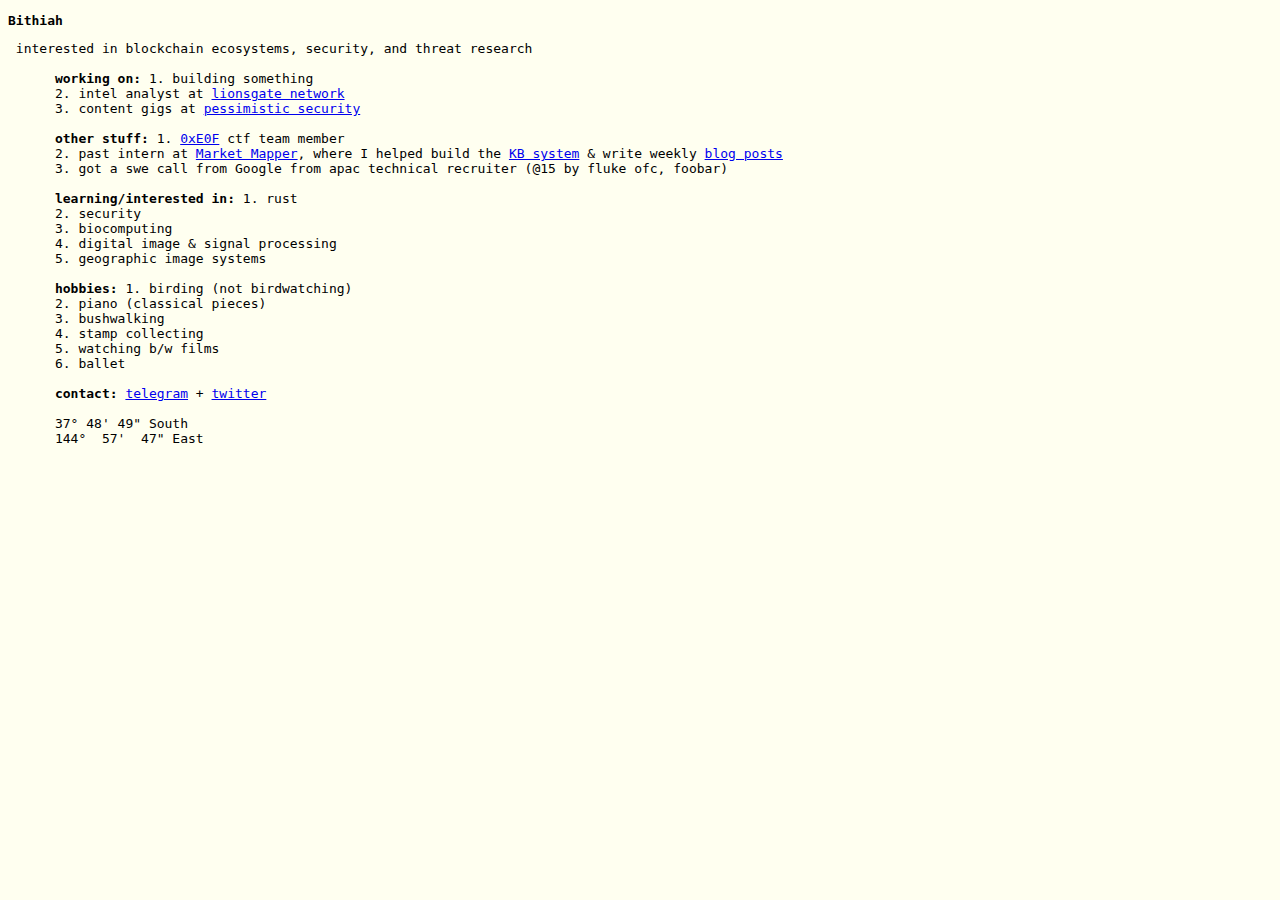
==== index.html @ 2cfda94e "Update index.html" ====
<!DOCTYPE html>
<HTML>
<HEAD>
<TITLE>Humphrey</TITLE>
</HEAD>
<BODY BGCOLOR=#fffff0>

<pre><b>Bithiah</b></pre>
<pre> interested in blockchain ecosystems, security, and threat research
      
      <b>working on:</b> 1. building something
      2. intel analyst at <a href="https://www.linkedin.com/company/lionsgate-network/">lionsgate network</a>
      3. content gigs at <a href="https://pessimistic.io/">pessimistic security</a>

      <b>other stuff:</b> 1. <a href="https://ctftime.org/team/271774">0xE0F</a> ctf team member
      2. past intern at <a href="https://marketmapper.io/">Market Mapper</a>, where I helped build the <a href="https://marketmapper.io/documentation">KB system</a> & write weekly <a href="https://marketmapper.io/blog">blog posts</a>
      3. got a swe call from Google from apac technical recruiter (@15 by fluke ofc, foobar)

      <b>learning/interested in:</b> 1. rust
      2. security 
      3. biocomputing 
      4. digital image & signal processing 
      5. geographic image systems
      
      <b>hobbies:</b> 1. birding (not birdwatching) 
      2. piano (classical pieces) 
      3. bushwalking
      4. stamp collecting 
      5. watching b/w films 
      6. ballet
      
      <b>contact:</b> <a href="https://t.me/bkdoubleohseven">telegram</a> + <a href="https://twitter.com/bkdoubleohseven">twitter</a>

      37&#176; 48' 49" South  
      144&#176;  57'  47" East
</pre> 

<!--
   <A HREF = "http://research.microsoft.com/users/lamport/handout.pdf">
   notes</A>
-->

</BODY>
</HTML>
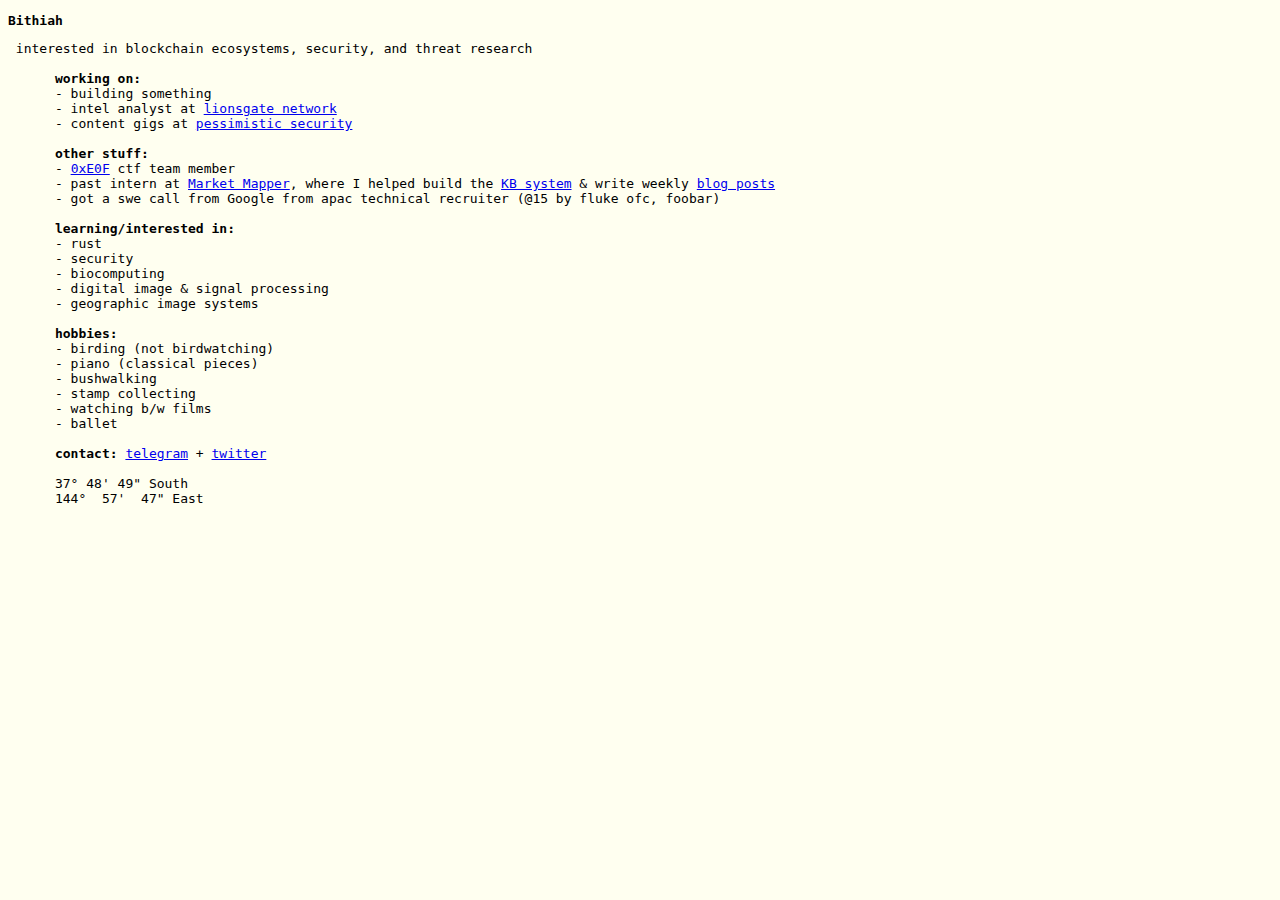
==== commit 3caaa158: "Update index.html" ====
--- a/index.html
+++ b/index.html
@@ -8,26 +8,30 @@
 <pre><b>Bithiah</b></pre>
 <pre> interested in blockchain ecosystems, security, and threat research
       
-      <b>working on:</b> 1. building something
-      2. intel analyst at <a href="https://www.linkedin.com/company/lionsgate-network/">lionsgate network</a>
-      3. content gigs at <a href="https://pessimistic.io/">pessimistic security</a>
+      <b>working on:</b> 
+      - building something
+      - intel analyst at <a href="https://www.linkedin.com/company/lionsgate-network/">lionsgate network</a>
+      - content gigs at <a href="https://pessimistic.io/">pessimistic security</a>
 
-      <b>other stuff:</b> 1. <a href="https://ctftime.org/team/271774">0xE0F</a> ctf team member
-      2. past intern at <a href="https://marketmapper.io/">Market Mapper</a>, where I helped build the <a href="https://marketmapper.io/documentation">KB system</a> & write weekly <a href="https://marketmapper.io/blog">blog posts</a>
-      3. got a swe call from Google from apac technical recruiter (@15 by fluke ofc, foobar)
+      <b>other stuff:</b> 
+      - <a href="https://ctftime.org/team/271774">0xE0F</a> ctf team member
+      - past intern at <a href="https://marketmapper.io/">Market Mapper</a>, where I helped build the <a href="https://marketmapper.io/documentation">KB system</a> & write weekly <a href="https://marketmapper.io/blog">blog posts</a>
+      - got a swe call from Google from apac technical recruiter (@15 by fluke ofc, foobar)
 
-      <b>learning/interested in:</b> 1. rust
-      2. security 
-      3. biocomputing 
-      4. digital image & signal processing 
-      5. geographic image systems
+      <b>learning/interested in:</b>
+      - rust
+      - security 
+      - biocomputing 
+      - digital image & signal processing 
+      - geographic image systems
       
-      <b>hobbies:</b> 1. birding (not birdwatching) 
-      2. piano (classical pieces) 
-      3. bushwalking
-      4. stamp collecting 
-      5. watching b/w films 
-      6. ballet
+      <b>hobbies:</b>
+      - birding (not birdwatching) 
+      - piano (classical pieces) 
+      - bushwalking
+      - stamp collecting 
+      - watching b/w films 
+      - ballet
       
       <b>contact:</b> <a href="https://t.me/bkdoubleohseven">telegram</a> + <a href="https://twitter.com/bkdoubleohseven">twitter</a>
 
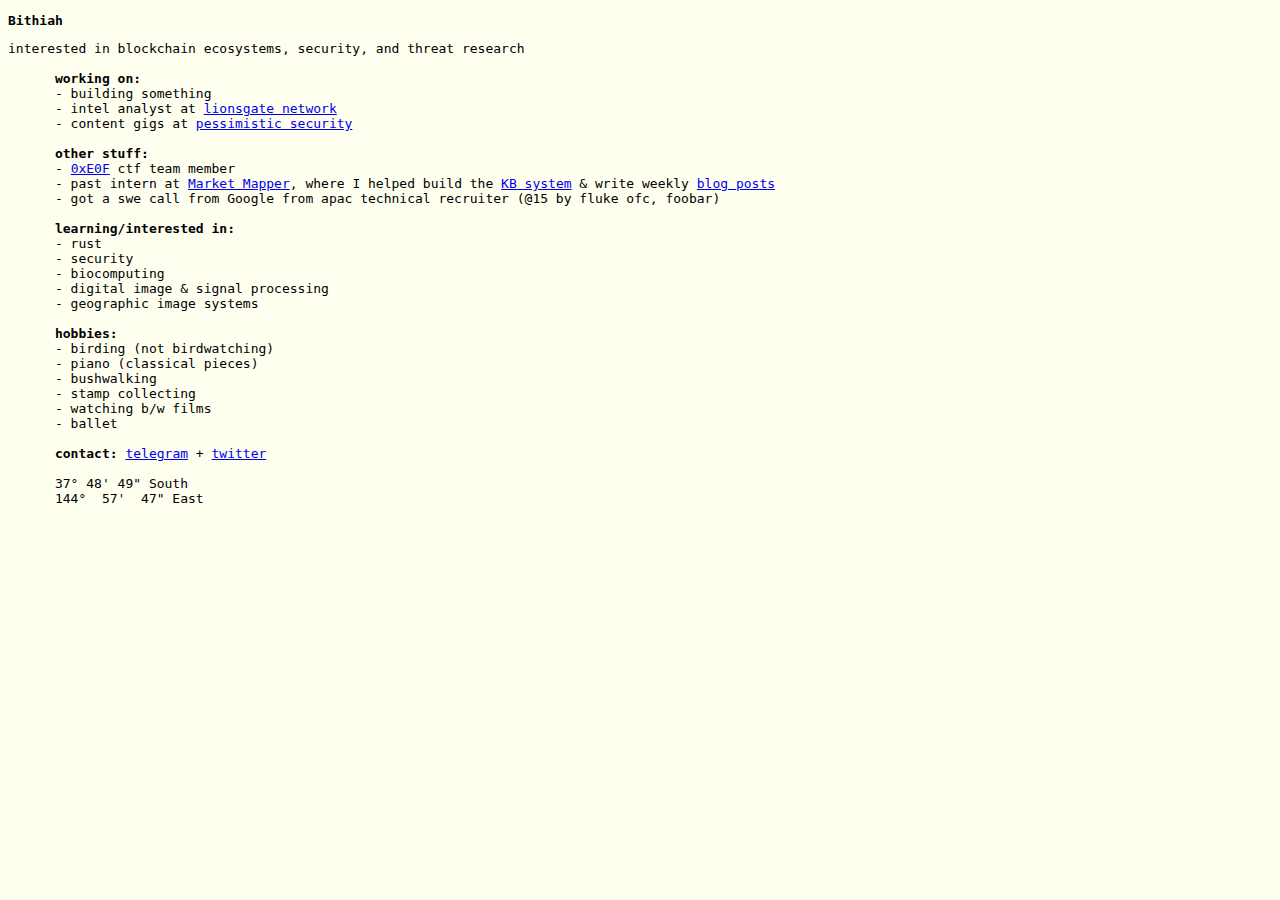
==== commit aa8efdc8: "Update index.html" ====
--- a/index.html
+++ b/index.html
@@ -6,7 +6,7 @@
 <BODY BGCOLOR=#fffff0>
 
 <pre><b>Bithiah</b></pre>
-<pre> interested in blockchain ecosystems, security, and threat research
+<pre>interested in blockchain ecosystems, security, and threat research
       
       <b>working on:</b> 
       - building something
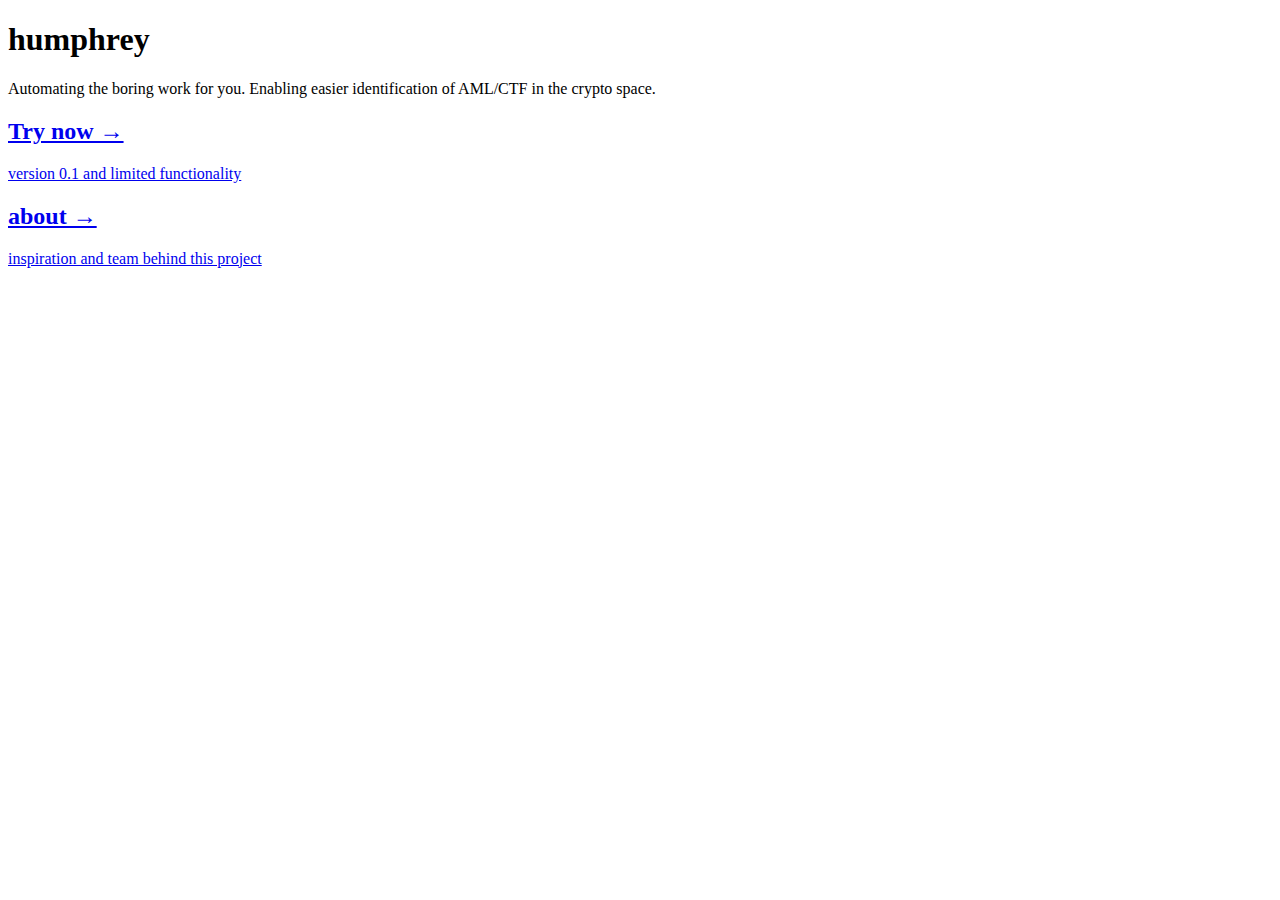
==== commit 2ccb6c7e: "Update index.html" ====
--- a/index.html
+++ b/index.html
@@ -1,49 +1,48 @@
-<!DOCTYPE html>
-<HTML>
-<HEAD>
-<TITLE>Humphrey</TITLE>
-</HEAD>
-<BODY BGCOLOR=#fffff0>
-
-<pre><b>Bithiah</b></pre>
-<pre>interested in blockchain ecosystems, security, and threat research
-      
-      <b>working on:</b> 
-      - building something
-      - intel analyst at <a href="https://www.linkedin.com/company/lionsgate-network/">lionsgate network</a>
-      - content gigs at <a href="https://pessimistic.io/">pessimistic security</a>
-
-      <b>other stuff:</b> 
-      - <a href="https://ctftime.org/team/271774">0xE0F</a> ctf team member
-      - past intern at <a href="https://marketmapper.io/">Market Mapper</a>, where I helped build the <a href="https://marketmapper.io/documentation">KB system</a> & write weekly <a href="https://marketmapper.io/blog">blog posts</a>
-      - got a swe call from Google from apac technical recruiter (@15 by fluke ofc, foobar)
-
-      <b>learning/interested in:</b>
-      - rust
-      - security 
-      - biocomputing 
-      - digital image & signal processing 
-      - geographic image systems
-      
-      <b>hobbies:</b>
-      - birding (not birdwatching) 
-      - piano (classical pieces) 
-      - bushwalking
-      - stamp collecting 
-      - watching b/w films 
-      - ballet
-      
-      <b>contact:</b> <a href="https://t.me/bkdoubleohseven">telegram</a> + <a href="https://twitter.com/bkdoubleohseven">twitter</a>
-
-      37&#176; 48' 49" South  
-      144&#176;  57'  47" East
-</pre> 
-
 <!--
-   <A HREF = "http://research.microsoft.com/users/lamport/handout.pdf">
-   notes</A>
+  Hit RUN to see this project in action!
+  
+  This project will auto-refresh as you edit the HTML, CSS and JS. See README.md for more info (including how to disable auto-refresh and install packages).
 -->
 
-</BODY>
-</HTML>
+<!DOCTYPE html>
+<html>
 
+<head>
+  <meta charset="utf-8">
+  <meta name="viewport" content="width=device-width">
+  <title>Replit</title>
+  <link href="style.css" rel="stylesheet" type="text/css" />
+</head>
+
+<body>
+  <main>
+    <h1 class="title">humphrey</h1>
+    <p class="description">Automating the boring work for you. Enabling easier identification of AML/CTF in the crypto space.
+    </p>
+
+    <section class="grid">
+      <a href="https://replit.com/learn" class='card'>
+        <h2>Try now &rarr;</h2>
+        <p>version 0.1 and limited functionality</p>
+      </a>
+
+      <a href="https://docs.replit.com/category/deployments" class='card'>
+        <h2>about &rarr;</h2>
+        <p>
+          inspiration and team behind this project
+        </p>
+      </a>
+    </section>
+  </main>
+
+  <script type="module" src="script.js"></script>
+
+  <!--
+    This script places a badge on your repl's full-browser view back to your repl's cover
+    page. Try various colors for the theme: dark, light, red, orange, yellow, lime, green,
+    teal, blue, blurple, magenta, pink!
+  -->
+  <script src="https://replit.com/public/js/replit-badge-v2.js" theme="dark" position="bottom-right"></script>
+</body>
+
+</html>
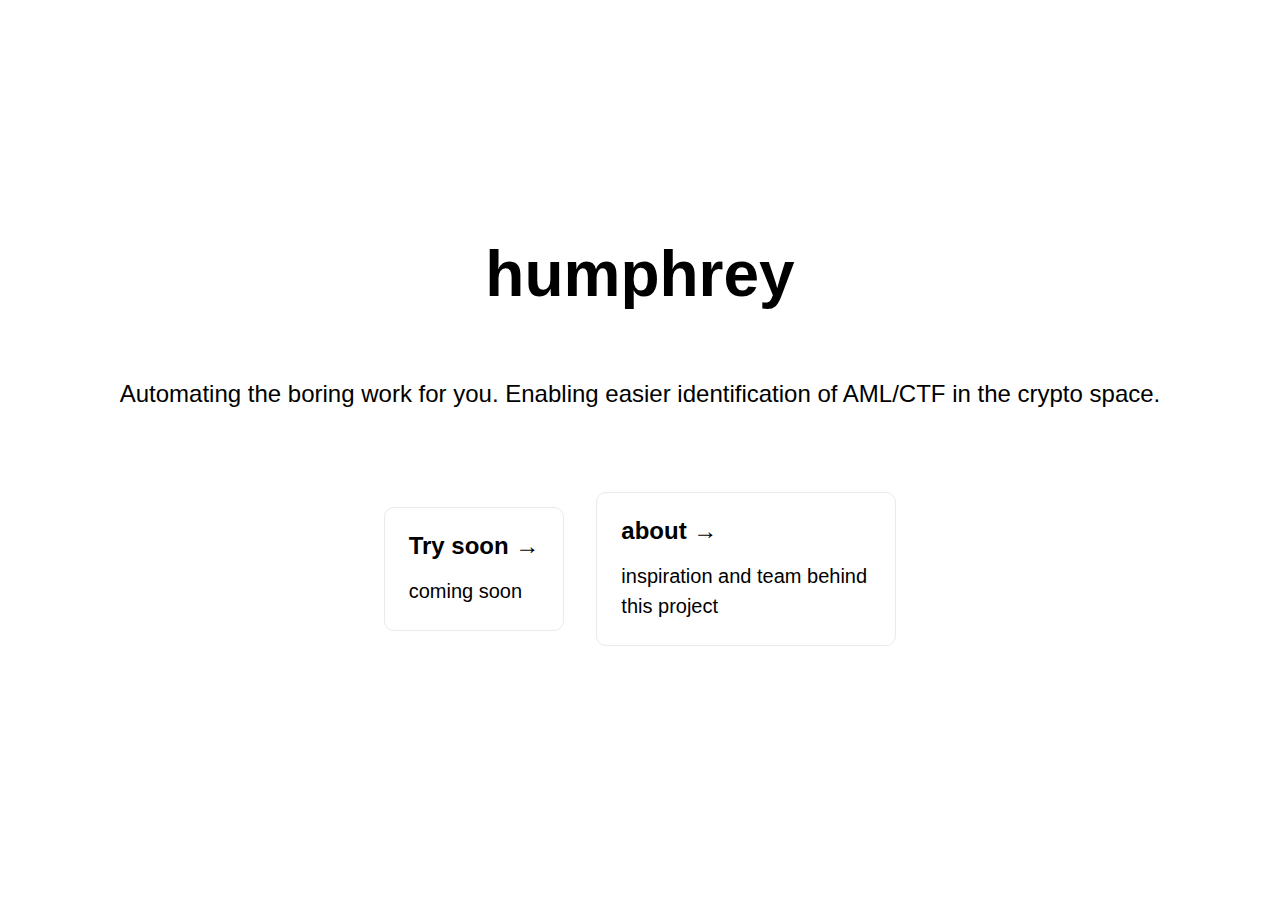
==== commit 1b77bd08: "Update index.html" ====
--- a/index.html
+++ b/index.html
@@ -21,9 +21,9 @@
     </p>
 
     <section class="grid">
-      <a href="https://replit.com/learn" class='card'>
-        <h2>Try now &rarr;</h2>
-        <p>version 0.1 and limited functionality</p>
+      <a href="/" class='card'>
+        <h2>Try soon &rarr;</h2>
+        <p>coming soon</p>
       </a>
 
       <a href="https://docs.replit.com/category/deployments" class='card'>
--- a/style.css
+++ b/style.css
@@ -0,0 +1,97 @@
+html,
+body {
+  padding: 0;
+  margin: 0;
+  font-family: -apple-system, BlinkMacSystemFont, Segoe UI, Roboto, Oxygen,
+    Ubuntu, Cantarell, Fira Sans, Droid Sans, Helvetica Neue, sans-serif;
+}
+
+a {
+  color: inherit;
+  text-decoration: none;
+}
+
+* {
+  box-sizing: border-box;
+}
+
+main {
+  min-height: 100vh;
+  padding: 4rem 2rem;
+  flex: 1;
+  display: flex;
+  flex-direction: column;
+  justify-content: center;
+  align-items: center;
+}
+
+.title {
+  margin: 0;
+  line-height: 1.15;
+  font-size: 4rem;
+}
+
+.title,
+.description {
+  text-align: center;
+}
+
+.description {
+  margin: 4rem 0;
+  line-height: 1.5;
+  font-size: 1.5rem;
+}
+
+.code {
+  background: #fafafa;
+  border-radius: 5px;
+  padding: 0.75rem;
+  font-size: 1.1rem;
+  font-family: Menlo, Monaco, Lucida Console, Liberation Mono, DejaVu Sans Mono,
+    Bitstream Vera Sans Mono, Courier New, monospace;
+}
+
+.grid {
+  display: flex;
+  align-items: center;
+  justify-content: center;
+  flex-wrap: wrap;
+  max-width: 800px;
+}
+
+.card {
+  margin: 1rem;
+  padding: 1.5rem;
+  text-align: left;
+  color: inherit;
+  text-decoration: none;
+  border: 1px solid #eaeaea;
+  border-radius: 10px;
+  transition: color 0.15s ease, border-color 0.15s ease;
+  max-width: 300px;
+}
+
+.card:hover,
+.card:focus,
+.card:active {
+  color: #0070f3;
+  border-color: #0070f3;
+}
+
+.card h2 {
+  margin: 0 0 1rem 0;
+  font-size: 1.5rem;
+}
+
+.card p {
+  margin: 0;
+  font-size: 1.25rem;
+  line-height: 1.5;
+}
+
+@media (max-width: 600px) {
+  .grid {
+    width: 100%;
+    flex-direction: column;
+  }
+}
